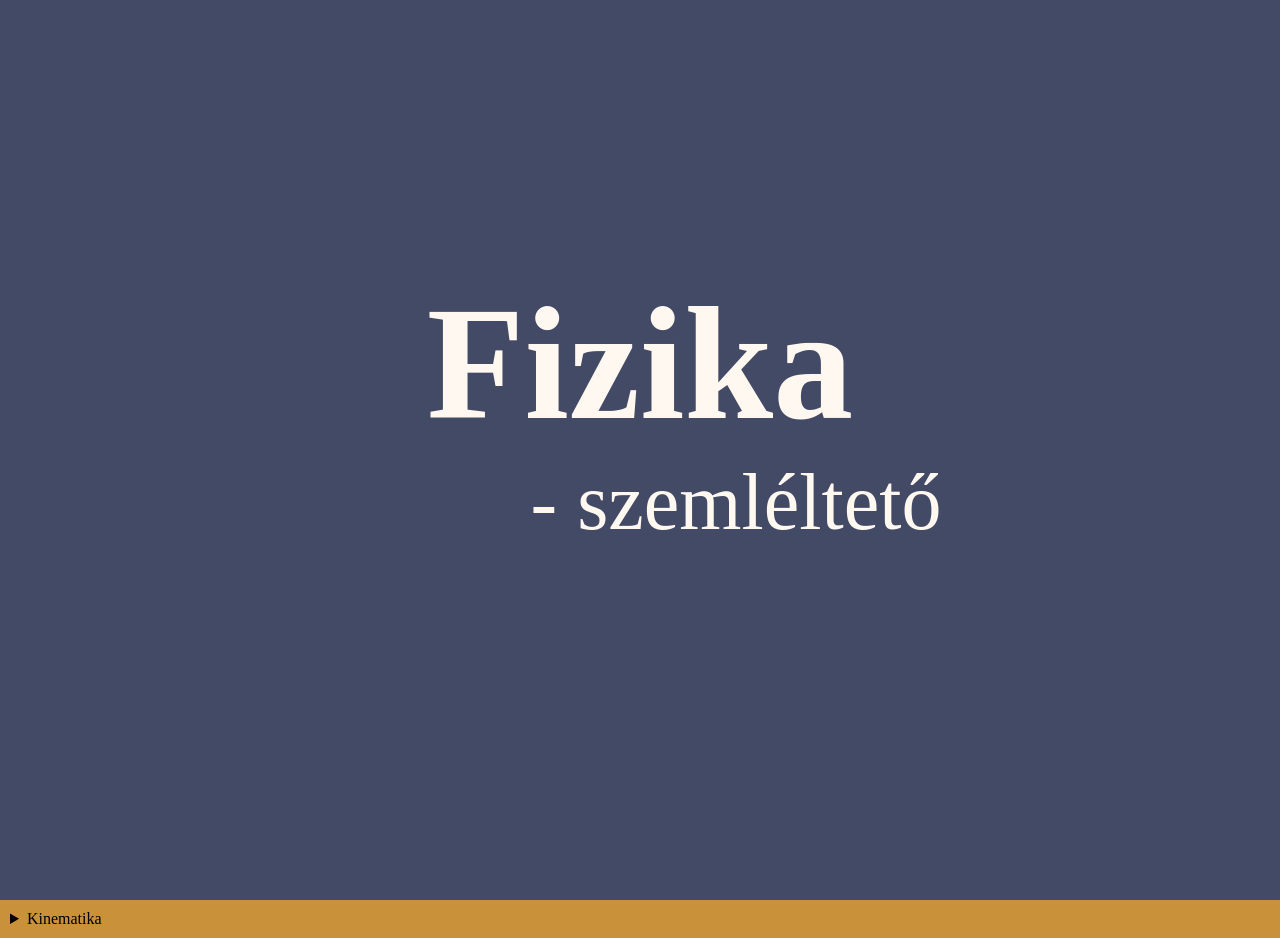
==== index.html @ 6f10067b "Add files via upload" ====
<!DOCTYPE html>
<html lang="hu">
<head>
    <meta charset="UTF-8">
    <meta name="viewport" content="width=device-width, initial-scale=1.0">
    <title>&#10024 FIZIKA &#10024</title>
    <link rel="stylesheet" href="style.css">
</head>
<body>
    
</body>
<script>

    const fejecske = document.createElement("header")
    document.body.appendChild(fejecske)

    const testecske = document.createElement("main")
    document.body.appendChild(testecske)

    const cim = document.createElement("h1")
    const cimszoveg = document.createTextNode("Fizika")
    cim.appendChild(cimszoveg)
    fejecske.appendChild(cim)

    const alcim = document.createElement("p")
    const alcimszoveg = document.createTextNode("- szemléltető")
    alcim.appendChild(alcimszoveg)
    fejecske.appendChild(alcim)

    const kinematika = document.createElement("details")
    const sum = document.createElement("summary")
    const sumszöv = document.createTextNode("Kinematika")
    sum.appendChild(sumszöv)
    kinematika.appendChild(sum)

    for (let i = 0; i < 4; i++) {
        const kartya = document.createElement("div")
        const divpeldaszoveg = document.createTextNode(i)
        kartya.appendChild(divpeldaszoveg)
        kinematika.appendChild(kartya)
    }
    testecske.appendChild(kinematika)

</script>
</html>
---- style.css ----
:root{
    --kek: #434a66;
    --feher_szeru: #fff8f1;
    --sargas: #c9923a;
    --pirosra_hajazo: #7a2228;
}

body{
    background-color: var(--kek);
    overflow-y: scroll;
    overflow-x: hidden;
    margin: 0;
}

header{
    color: var(--feher_szeru);
    display: flex;
    justify-content: center;
    align-items: center;
    flex-direction: column;
    font-size: 5em;
    font-family:cursive;
    height: 100vh;
    width: 100%;
}

header p{
    padding-top: 0px;
    padding-left: 15%;
    margin-top: 0px;
}

header h1{
    padding-bottom: 0px;
    margin: 0px;
}

main{
    background-color: var(--sargas);
    display: grid;
    grid-template-columns: auto auto auto;
    padding: 10px;
}

details div{
    background-color: var(--feher_szeru);
    border: 1px ,--pirosra_hajazo;
    padding: 10px;
    font-size: 30px;
    text-align: center;
   
}
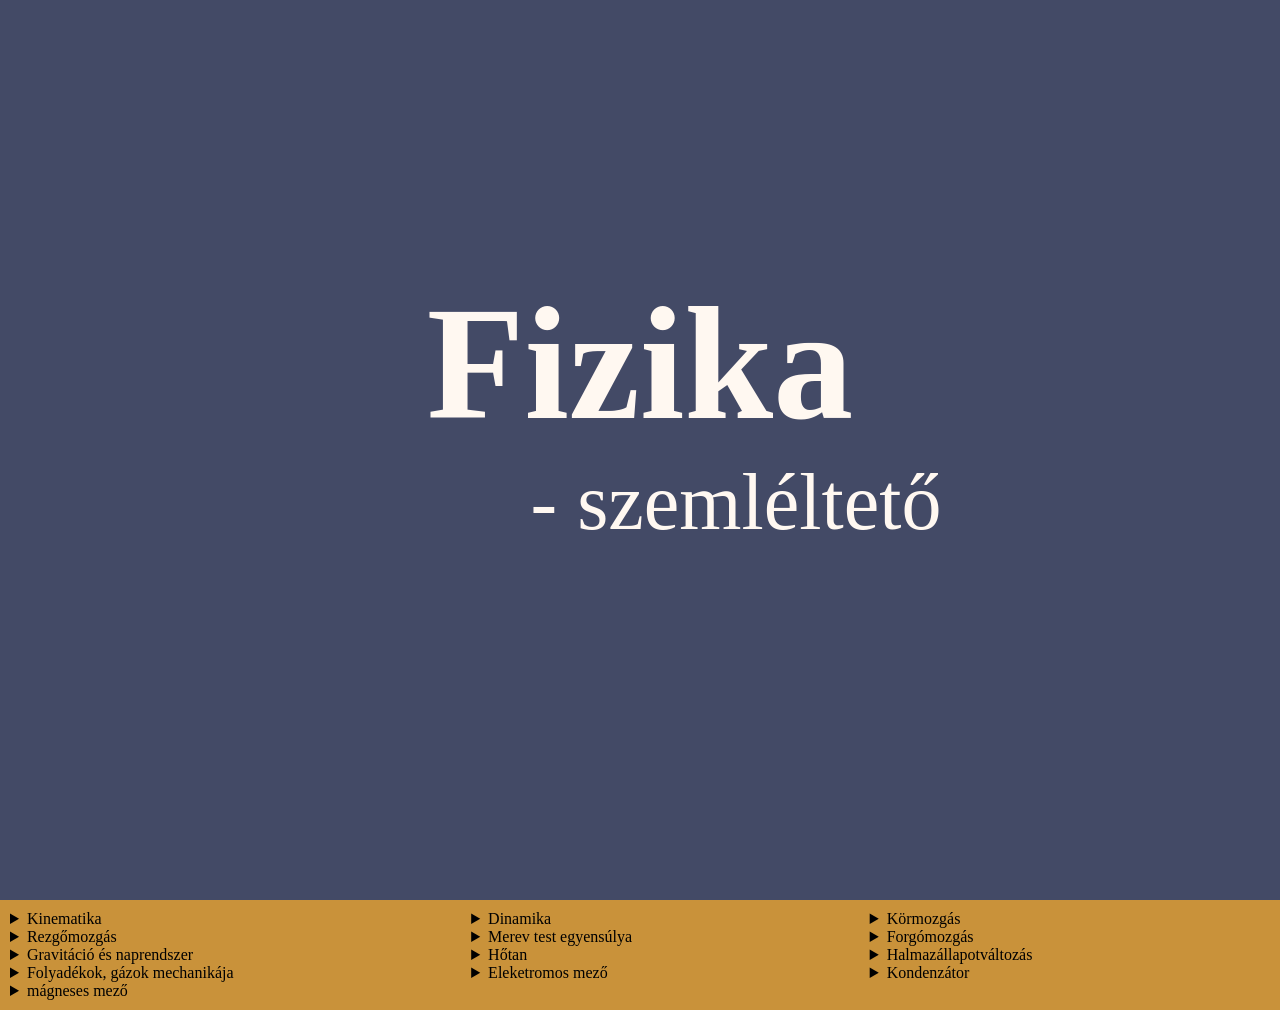
==== commit 9f45d6e8: "01_milestone" ====
--- a/index.html
+++ b/index.html
@@ -10,6 +10,29 @@
     
 </body>
 <script>
+    let témakörök=[
+        "Kinematika",
+        "Dinamika",
+        "Körmozgás",
+        "Rezgőmozgás",
+        "Merev test egyensúlya",
+        "Forgómozgás",
+        "Gravitáció és naprendszer",
+        "Hőtan",
+        "Halmazállapotváltozás",
+        "Folyadékok, gázok mechanikája",
+        "Eleketromos mező",
+        "Kondenzátor",
+        "mágneses mező"
+    ]
+
+    const feladatok = [
+    { nev: "sebesség", tema: "Kinematika" },
+    { nev: "gyorsulás", tema: "Kinematika" },
+    { nev: "ketiranyu", tema: "Kinematika" },
+    { nev: "korpillango", tema: "Kinematika" },
+    { nev: "389", tema: "Dinamika" },
+    ];
 
     const fejecske = document.createElement("header")
     document.body.appendChild(fejecske)
@@ -27,19 +50,22 @@
     alcim.appendChild(alcimszoveg)
     fejecske.appendChild(alcim)
 
-    const kinematika = document.createElement("details")
-    const sum = document.createElement("summary")
-    const sumszöv = document.createTextNode("Kinematika")
-    sum.appendChild(sumszöv)
-    kinematika.appendChild(sum)
+    for (let j = 0; j < témakörök.length; j++) {
+        const témakör = document.createElement("details") //feljegyzes magamnak későbbre: Ha több detailsem van és szeretném h egymás után csuk nyitódjanak elég egyforma name-t adni nekik. ::marker-el a háromszöget lehet style-olni
+        const szum = document.createElement("summary")
+        const szumszov = document.createTextNode(témakörök[j])
+        szum.appendChild(szumszov)
+        témakör.appendChild(szum)
 
-    for (let i = 0; i < 4; i++) {
-        const kartya = document.createElement("div")
-        const divpeldaszoveg = document.createTextNode(i)
-        kartya.appendChild(divpeldaszoveg)
-        kinematika.appendChild(kartya)
-    }
-    testecske.appendChild(kinematika)
+        for (let i = 0; i < 4; i++) {
+            const kartya = document.createElement("div")
+            const divpeldaszoveg = document.createTextNode(i)
+            kartya.appendChild(divpeldaszoveg)
+            témakör.appendChild(kartya)
+        }
+        testecske.appendChild(témakör)
+        }
 
+            
 </script>
-</html>+</html>
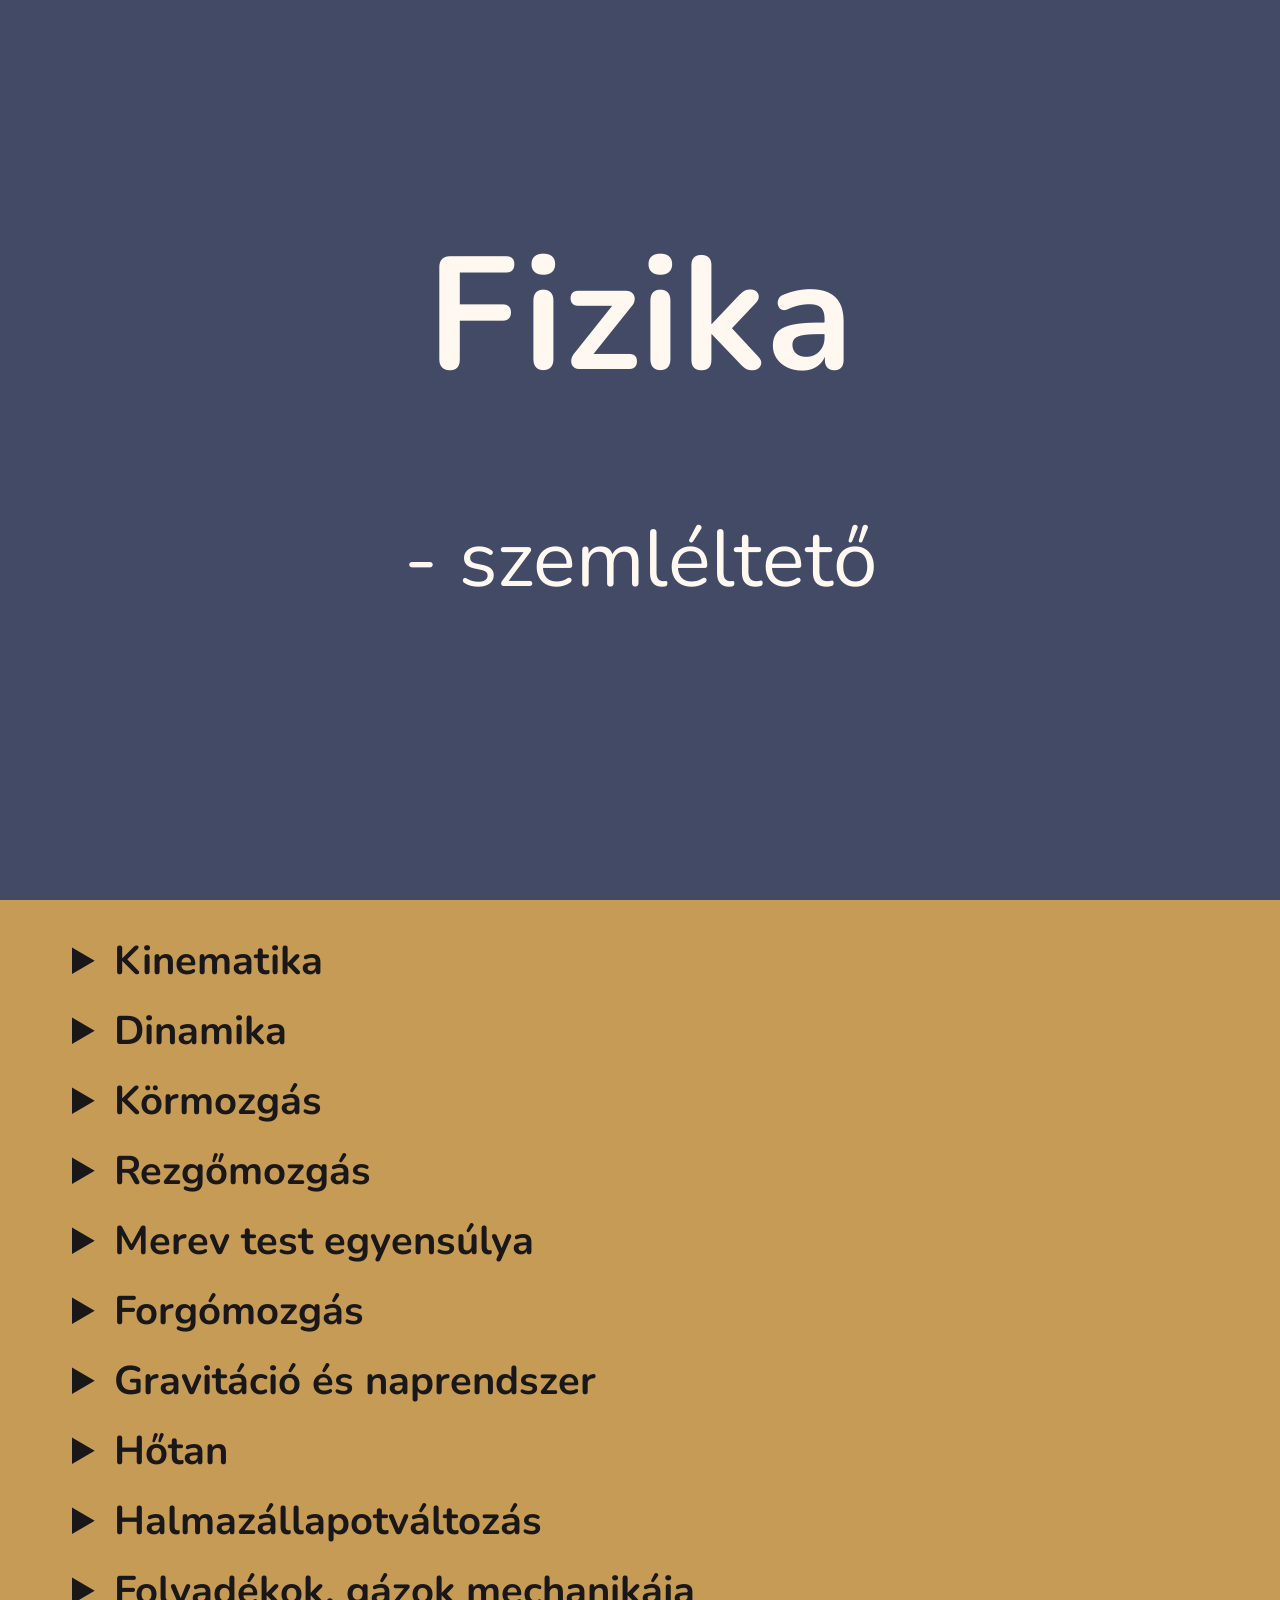
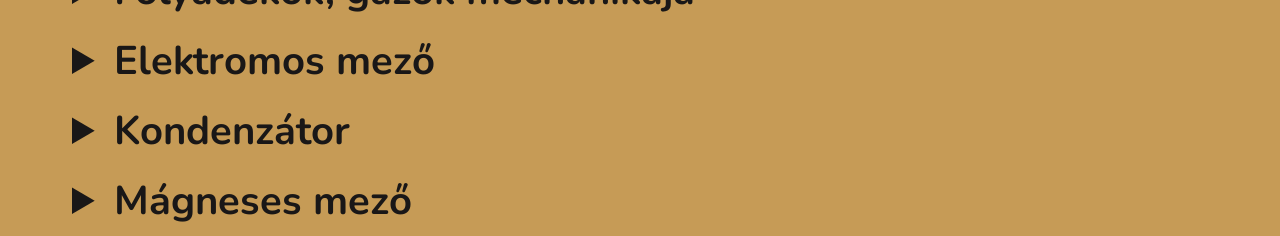
==== commit ca9d64ef: "02_milestone" ====
--- a/index.html
+++ b/index.html
@@ -5,6 +5,7 @@
     <meta name="viewport" content="width=device-width, initial-scale=1.0">
     <title>&#10024 FIZIKA &#10024</title>
     <link rel="stylesheet" href="style.css">
+    <link href="https://fonts.googleapis.com/css2?family=Fredoka:wght@500&family=Nunito:wght@400;700&display=swap" rel="stylesheet">
 </head>
 <body>
     
@@ -21,17 +22,17 @@
         "Hőtan",
         "Halmazállapotváltozás",
         "Folyadékok, gázok mechanikája",
-        "Eleketromos mező",
+        "Elektromos mező",
         "Kondenzátor",
-        "mágneses mező"
+        "Mágneses mező"
     ]
 
     const feladatok = [
-    { nev: "sebesség", tema: "Kinematika" },
-    { nev: "gyorsulás", tema: "Kinematika" },
-    { nev: "ketiranyu", tema: "Kinematika" },
-    { nev: "korpillango", tema: "Kinematika" },
-    { nev: "389", tema: "Dinamika" },
+    { nev: "sebesség", tema: "Kinematika", kep: "kinematika1.png"},
+    { nev: "gyorsulás", tema: "Kinematika", kep: "kinematika2..png"},
+    { nev: "ketiranyu", tema: "Kinematika", kep: "kinematika3.png"},
+    { nev: "korpillango", tema: "Körmozgás", kep: "kormozgas1.png"},
+    { nev: "389", tema: "Dinamika", kep: "dinamika1.png" },
     ];
 
     const fejecske = document.createElement("header")
@@ -57,11 +58,13 @@
         szum.appendChild(szumszov)
         témakör.appendChild(szum)
 
-        for (let i = 0; i < 4; i++) {
-            const kartya = document.createElement("div")
-            const divpeldaszoveg = document.createTextNode(i)
-            kartya.appendChild(divpeldaszoveg)
-            témakör.appendChild(kartya)
+        for (let i = 0; i < feladatok.length; i++) {
+            if (feladatok[i].tema == témakörök[j]) {
+                const kartya = document.createElement("div")
+                kartya.style.backgroundImage = `url('${feladatok[i].kep}')`
+                témakör.appendChild(kartya)
+            }
+            
         }
         testecske.appendChild(témakör)
         }
--- a/style.css
+++ b/style.css
@@ -1,7 +1,7 @@
 :root{
     --kek: #434a66;
     --feher_szeru: #fff8f1;
-    --sargas: #c9923a;
+    --sargas: #c69b56;
     --pirosra_hajazo: #7a2228;
 }
 
@@ -10,6 +10,7 @@
     overflow-y: scroll;
     overflow-x: hidden;
     margin: 0;
+    font-family: 'Nunito', sans-serif;;
 }
 
 header{
@@ -19,15 +20,8 @@
     align-items: center;
     flex-direction: column;
     font-size: 5em;
-    font-family:cursive;
     height: 100vh;
     width: 100%;
-}
-
-header p{
-    padding-top: 0px;
-    padding-left: 15%;
-    margin-top: 0px;
 }
 
 header h1{
@@ -37,16 +31,35 @@
 
 main{
     background-color: var(--sargas);
+    color: rgb(25, 23, 23);
+    padding-left: 5%;
+    padding-right: 5%;
+    padding-top: 2%;
+}
+
+details::details-content{
     display: grid;
-    grid-template-columns: auto auto auto;
-    padding: 10px;
+    grid-template-columns: 1fr 1fr 1fr;
+    gap: 1rem;
 }
 
 details div{
-    background-color: var(--feher_szeru);
-    border: 1px ,--pirosra_hajazo;
+    border: 8px solid var(--pirosra_hajazo);
     padding: 10px;
-    font-size: 30px;
-    text-align: center;
-   
-}+    background-repeat: no-repeat;
+    background-size: 100% 100%;
+    width: 300px;
+    aspect-ratio: 16 / 9;
+    border-radius: 12px;
+}
+
+summary{
+    font-size: 2.5em;
+    padding: 8px;
+    font-weight: bold;
+}
+
+summary:hover{
+    transform: scale(1.02)
+}
+
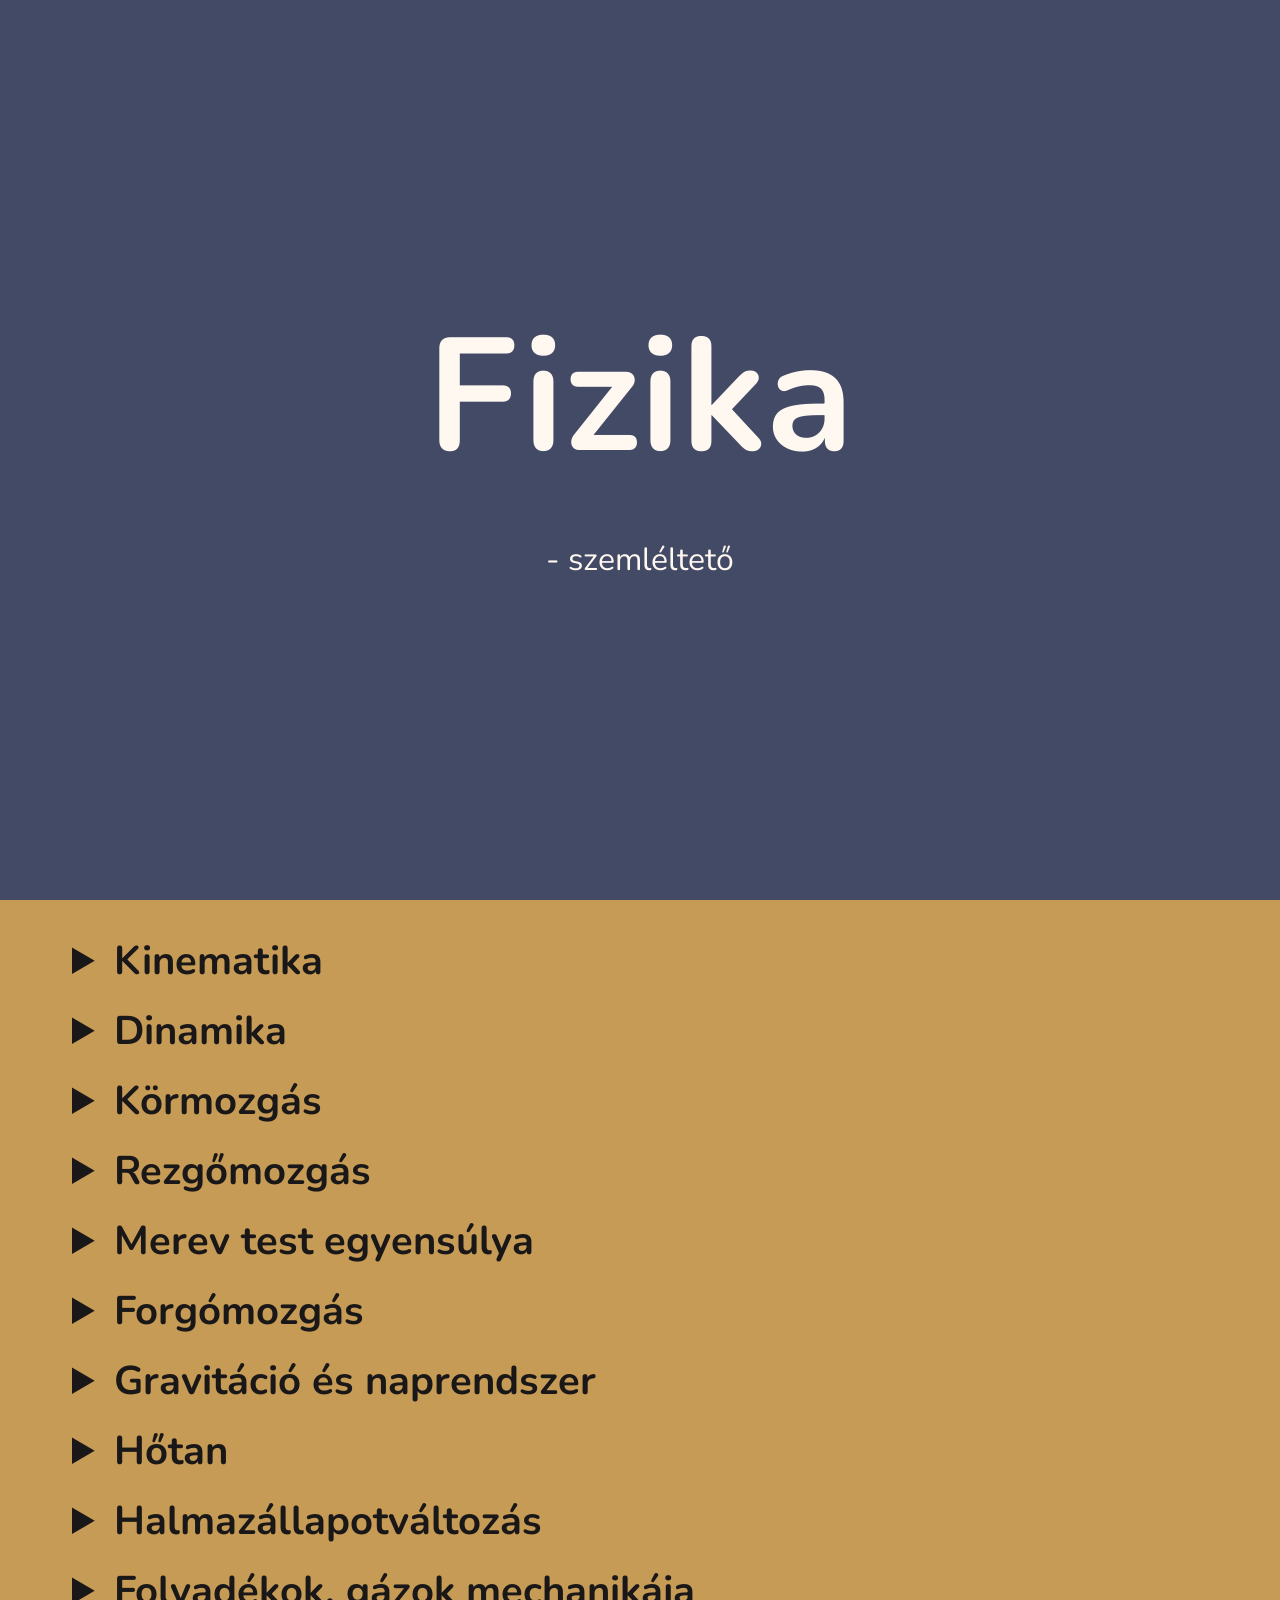
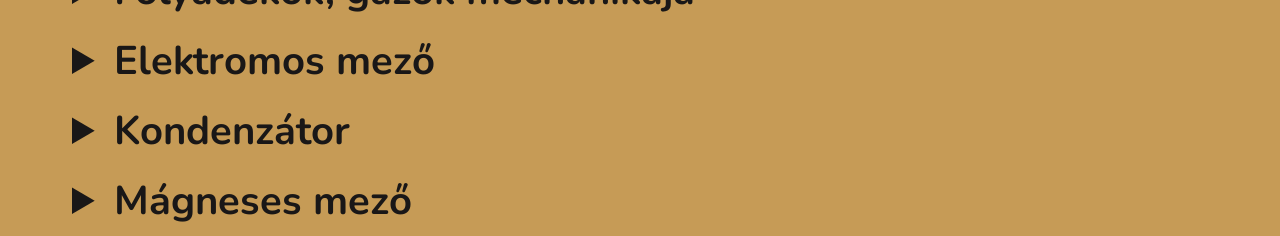
==== commit b5b5dbe9: "03_milestone" ====
--- a/index.html
+++ b/index.html
@@ -28,11 +28,11 @@
     ]
 
     const feladatok = [
-    { nev: "sebesség", tema: "Kinematika", kep: "kinematika1.png"},
-    { nev: "gyorsulás", tema: "Kinematika", kep: "kinematika2..png"},
-    { nev: "ketiranyu", tema: "Kinematika", kep: "kinematika3.png"},
-    { nev: "korpillango", tema: "Körmozgás", kep: "kormozgas1.png"},
-    { nev: "389", tema: "Dinamika", kep: "dinamika1.png" },
+    { nev: "sebesség", tema: "Kinematika", kep: "kinematika1.png", cim: "kin1.html"},
+    { nev: "gyorsulás", tema: "Kinematika", kep: "kinematika2..png", cim: "kin2.html"},
+    { nev: "ketiranyu", tema: "Kinematika", kep: "kinematika3.png", cim: "kin3.html"},
+    { nev: "korpillango", tema: "Körmozgás", kep: "kormozgas1.png", cim: "kor1.html"},
+    { nev: "389", tema: "Dinamika", kep: "dinamika1.png", cim: "din1.html" },
     ];
 
     const fejecske = document.createElement("header")
@@ -62,9 +62,11 @@
             if (feladatok[i].tema == témakörök[j]) {
                 const kartya = document.createElement("div")
                 kartya.style.backgroundImage = `url('${feladatok[i].kep}')`
-                témakör.appendChild(kartya)
-            }
-            
+                const link = document.createElement("a")
+                link.href = feladatok[i].cim
+                link.appendChild(kartya)
+                témakör.appendChild(link)
+            } //weboldal< témakor< a < kartya
         }
         testecske.appendChild(témakör)
         }
--- a/style.css
+++ b/style.css
@@ -57,9 +57,39 @@
     font-size: 2.5em;
     padding: 8px;
     font-weight: bold;
+    cursor: pointer;
 }
 
 summary:hover{
     transform: scale(1.02)
 }
 
+.kocsi{
+    width: 400px;
+    height: 300px;
+    margin-left: 5%;
+    margin-top: 10%;
+    background-image: url(kocsi.png);
+    transition-property: transform;
+    transition-timing-function: linear;
+}
+
+label{
+    font-size: xx-large;
+    padding: 30px;
+}
+
+input{
+    font-size: xx-large;
+}
+
+button{
+    float: left;
+    margin: 100px;
+    font-size: xx-large;
+}
+
+p{
+    font-size: xx-large;
+}
+
